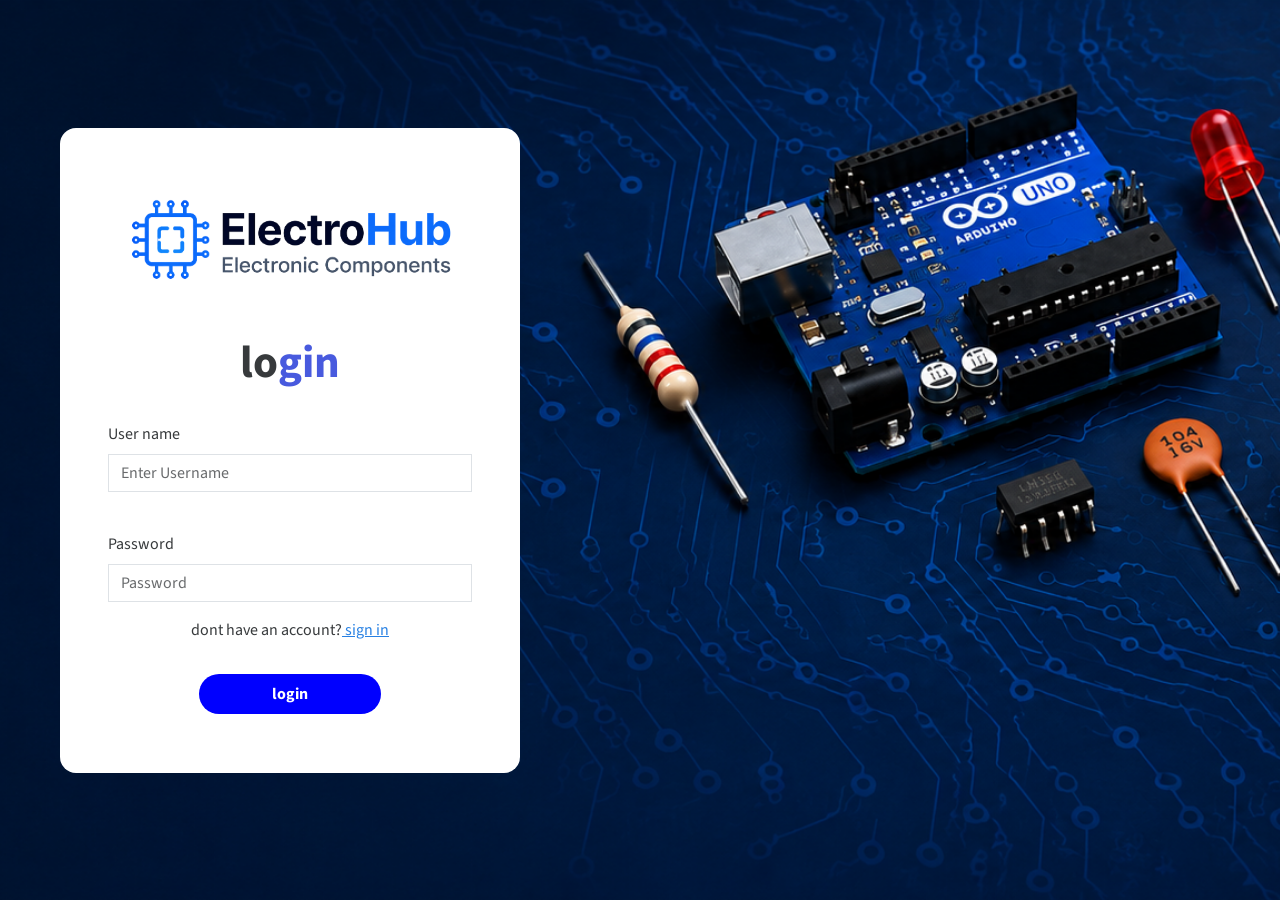
==== index.html @ 31dc47f2 "upload" ====
<!DOCTYPE html>
<html lang="en">
<head>
    <meta charset="UTF-8">
    <meta name="viewport" content="width=device-width, initial-scale=1.0">
    <title>Login</title>
    <link rel="stylesheet" href="/STYLES/bootstrap.min.css">
    <script src="function/login.js" defer></script>
</head>
<style>
    body{
        background:url('logos/header.png') no-repeat;
        background-size:cover;
        background-position:center;
    }
  .card1{
      margin-left:60px;
      background-color:white;
      height:645px;
      width:460px;
      
  }
  .logo{
      width:100%;
      height:130px;
      margin-bottom:30px;
  }
</style>
<body class="d-flex justify-content-start align-items-center vh-100 ">
<div class="  p-5  rounded-4 card1 " >
    <div class="logo">
        <img src="logos/logo.png" alt="" width="100%" height="100%"></img>
    </div>
    <h1 class="text-center fw-bold " style="font-size:45px">lo<span style="color:rgb(72, 90, 222) ;">gin</span></h1>
    <div>
      <label for="UserName" class="form-label mt-4">User name</label>
      <input type="text" class="form-control" id="UserName" aria-describedby="emailHelp" placeholder="Enter Username">
      <p id="display1"></p>
    </div>
    <div>
      <label for="Password" class="form-label mt-4">Password</label>
      <input type="Password" class="form-control" id="Password" placeholder="Password" autocomplete="off">
        <p id="display2"></p>
    </div>
    <div class="text-center">
        <P id="display3"></P>
        <p>dont have an account?<a href="signUp.html"> sign in</a></p>
    <button id="buttons" onclick="login()"  style="background-color:blue; color:white; border:none"type="button" class=" p-2 fw-bold btn-info w-50 mt-3 rounded-5">login</button>
    </div>
</div>
</body>
<script>
    
</script>
</html>
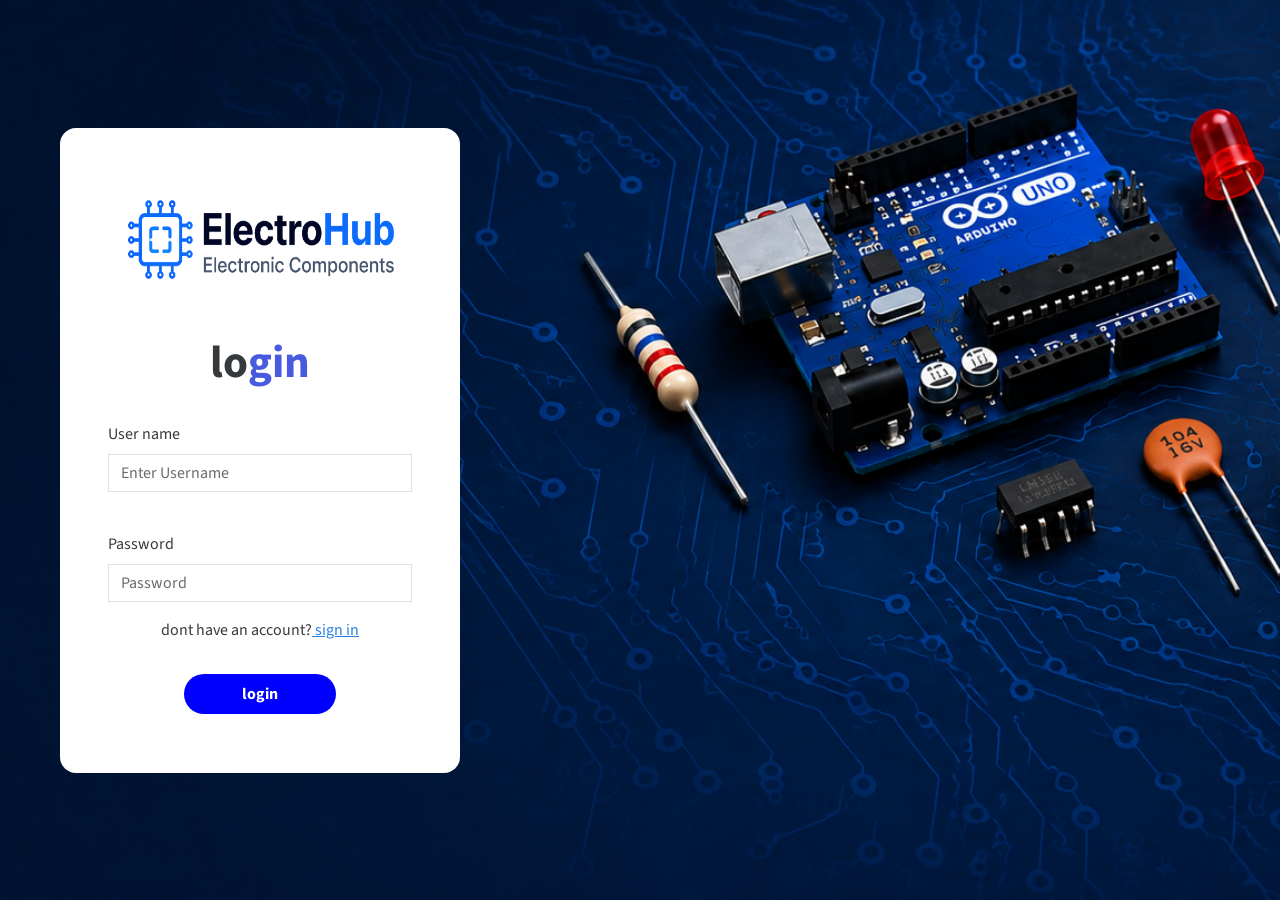
==== commit 5b0f904f: "center" ====
--- a/index.html
+++ b/index.html
@@ -25,6 +25,25 @@
       height:130px;
       margin-bottom:30px;
   }
+ 
+@media (min-width: 568px) {
+  
+   body{
+        background:url('logos/header.png') no-repeat;
+        background-size:cover;
+        background-position:center;
+        display: flex;
+        justify-content: center;
+        align-items: center;
+    }
+  .card1{
+      margin-left:60px;
+      background-color:white;
+      height:645px;
+      width:400px;
+      
+  }
+}
 </style>
 <body class="d-flex justify-content-start align-items-center vh-100 ">
 <div class="  p-5  rounded-4 card1 " >
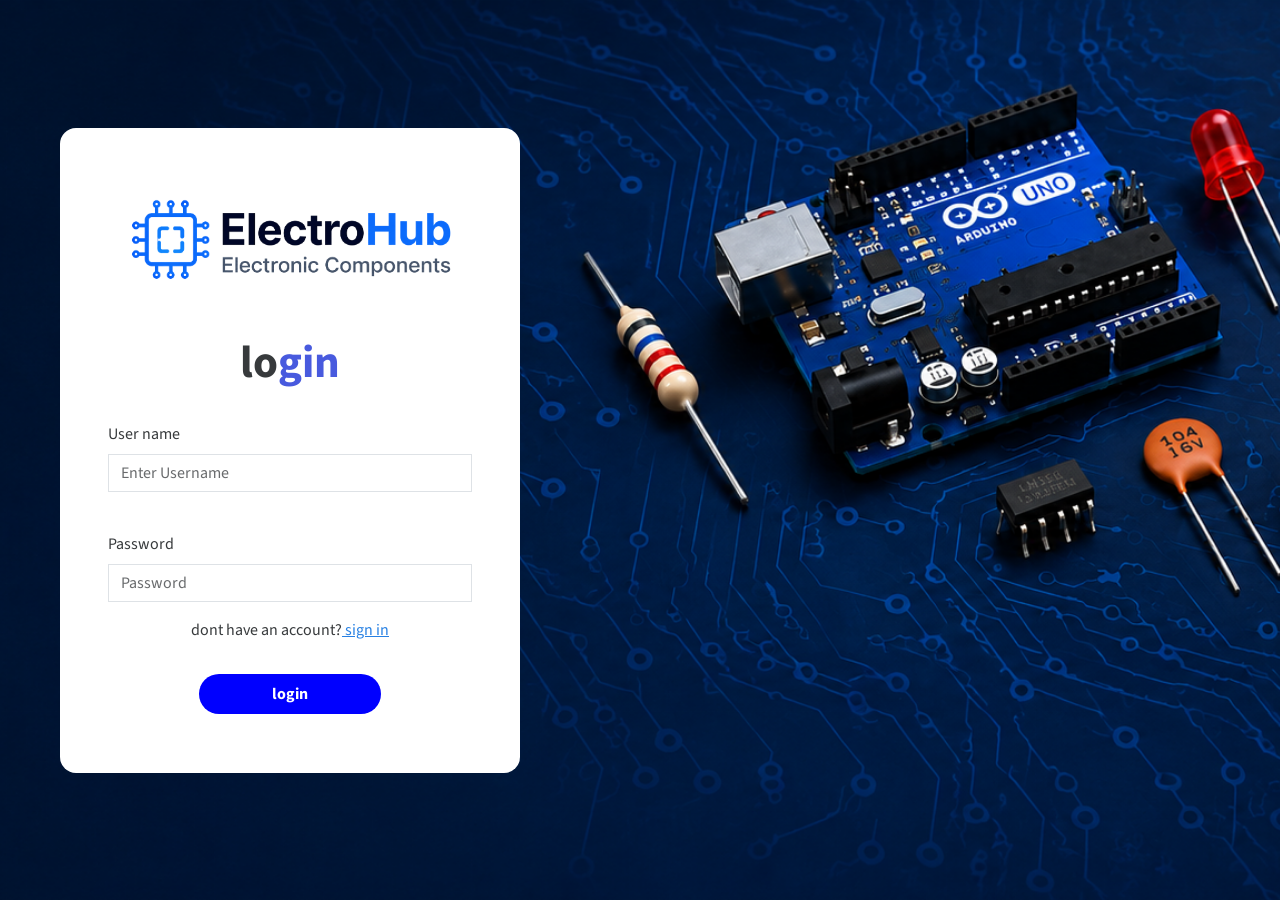
==== commit 06b46801: "changge nko ang view" ====
--- a/index.html
+++ b/index.html
@@ -26,7 +26,7 @@
       margin-bottom:30px;
   }
  
-@media (min-width: 568px) {
+@media (max-width: 568px) {
   
    body{
         background:url('logos/header.png') no-repeat;
